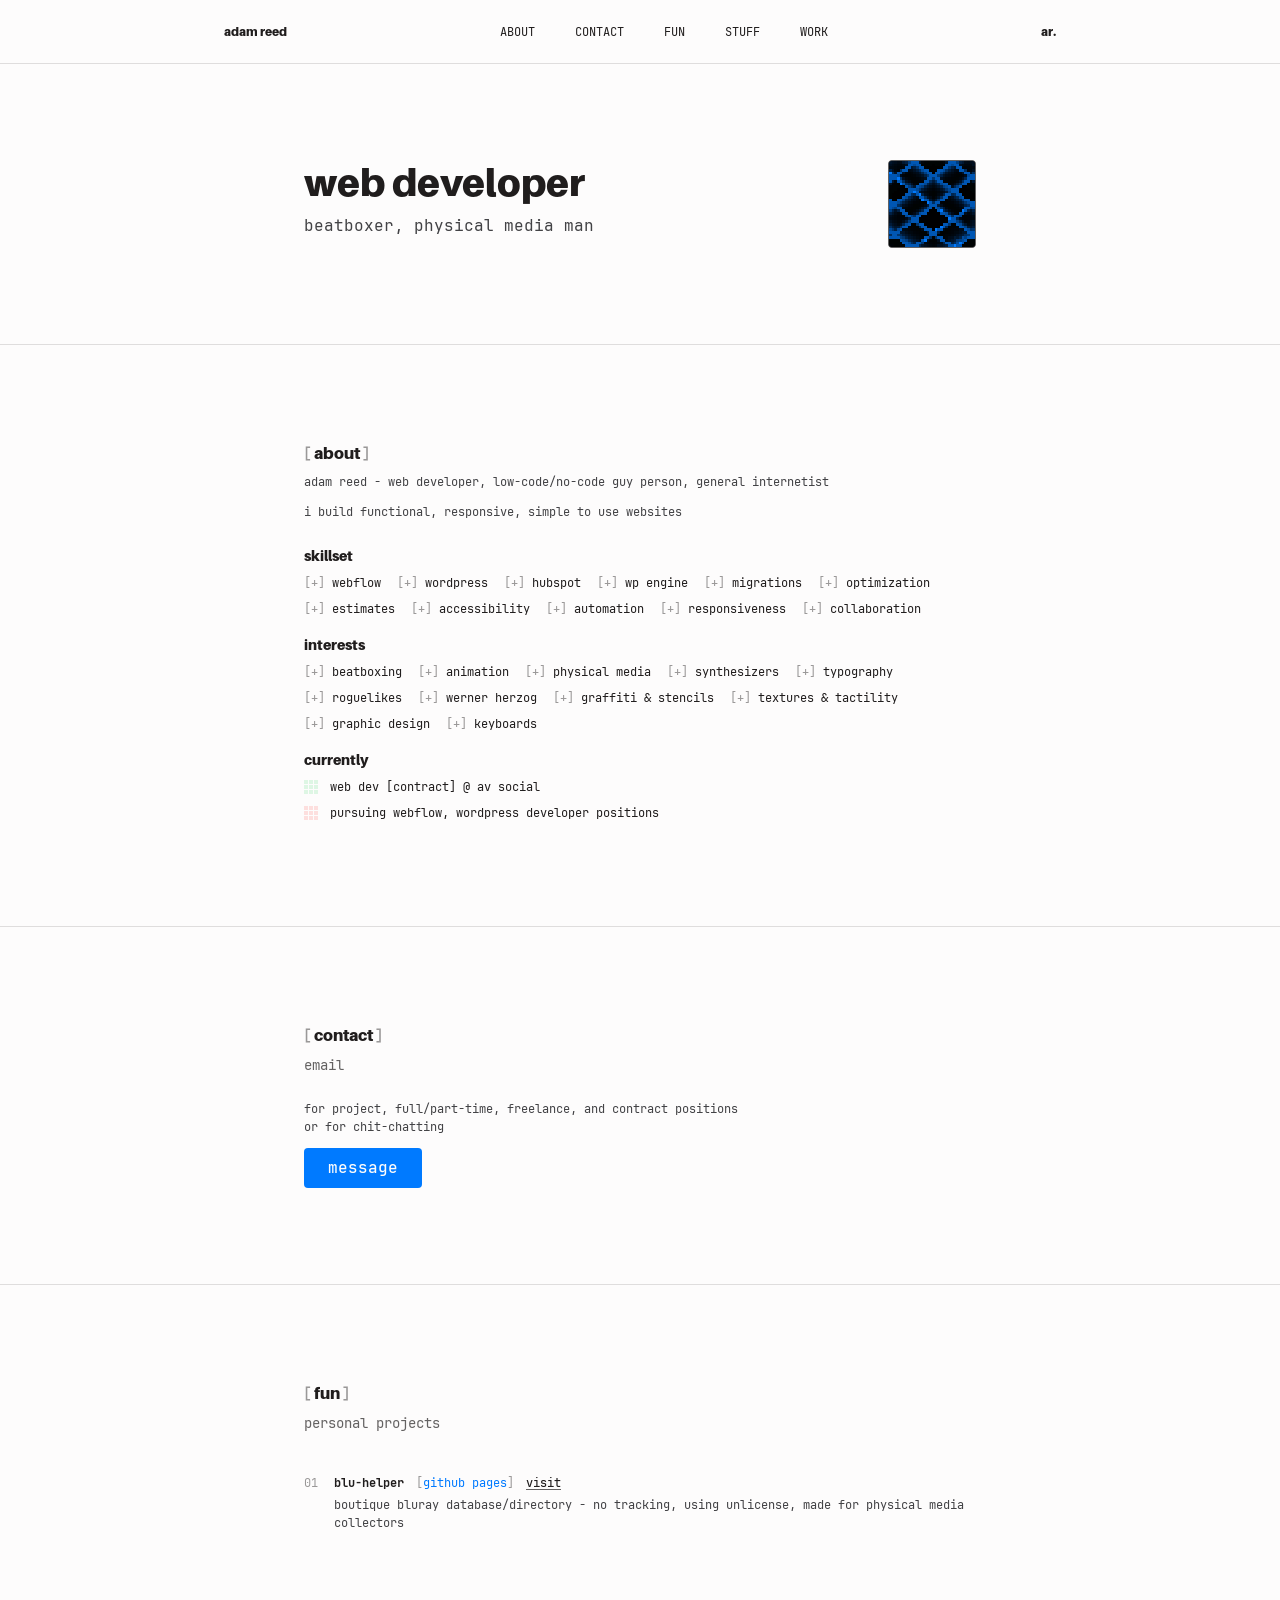
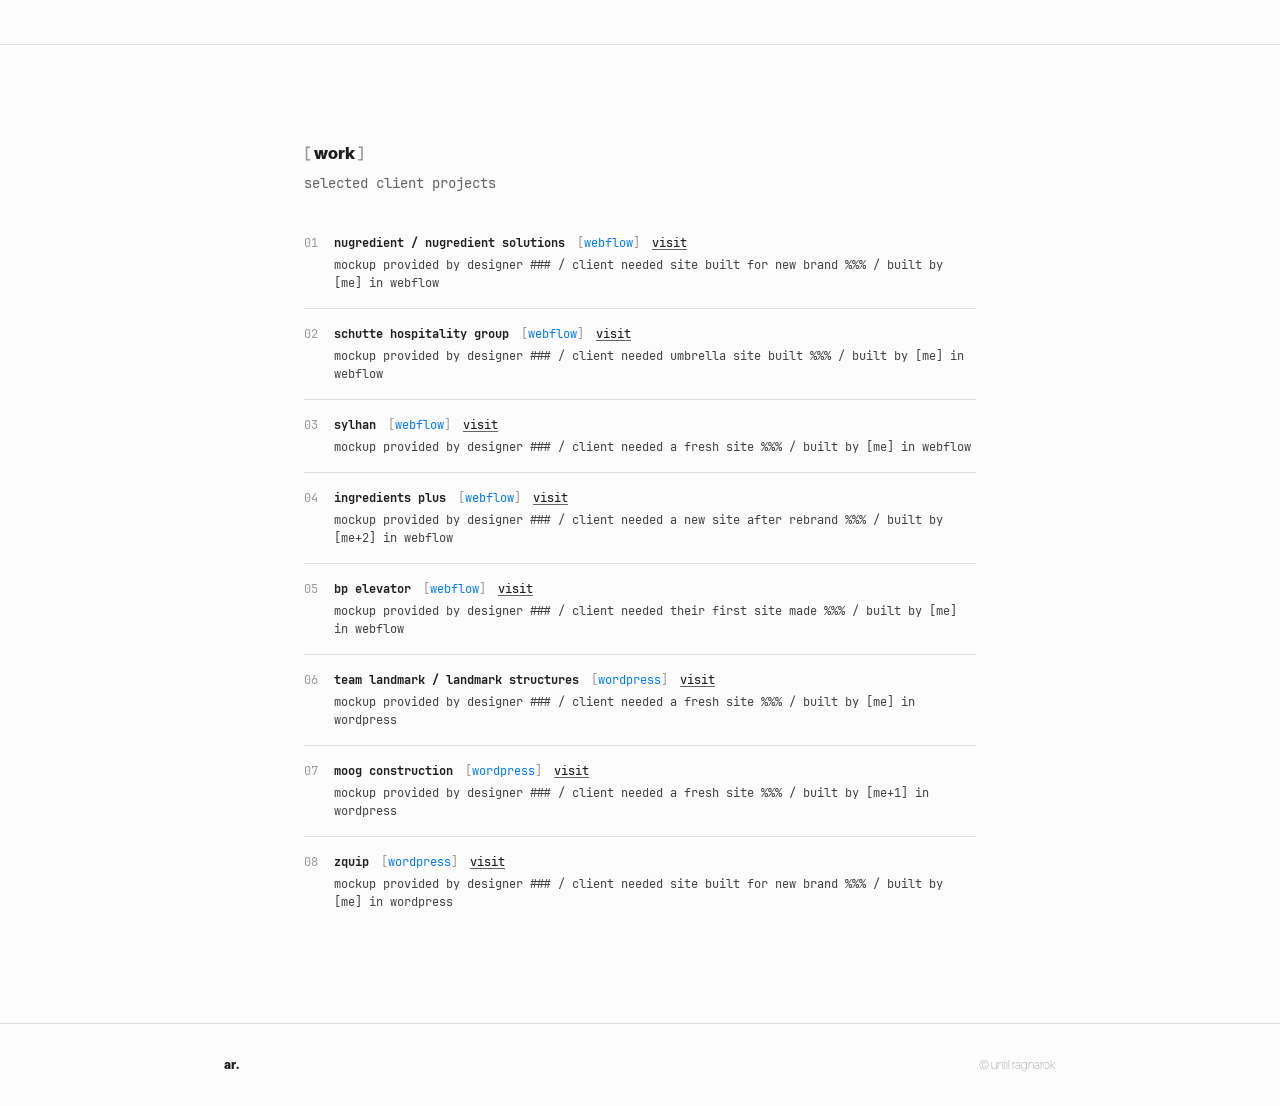
==== index.html @ 1512ed73 "Adding files via Upload Project files from Local" ====
<!doctype html>
<html lang="en">
<head>
  <meta charset="utf-8" />
  <meta name="viewport" content="width=device-width, initial-scale=1" />
  <title>Adam Reed | Web Developer</title>
  <meta name="description" content="Portfolio site for Adam Reed." />
  <meta property="og:title" content="Adam Reed | Web Developer" />
  <meta property="og:description" content="Portfolio site for Adam Reed." />
  <meta property="og:image" content="/assets/images/og-image.png" />
  <meta property="og:type" content="website" />
  <meta name="twitter:card" content="summary_large_image" />
  <link rel="shortcut icon" href="/assets/images/favicon.png" type="image/x-icon" />
  <link rel="apple-touch-icon" href="/assets/images/webclip.png" />
  <link rel="preload" href="/assets/fonts/Aileron-Black.otf" as="font" type="font/otf" crossorigin />
  <link rel="preload" href="/assets/fonts/Aileron-UltraLight.otf" as="font" type="font/otf" crossorigin />
  <link rel="stylesheet" href="/assets/css/tokens.css" />
  <link rel="stylesheet" href="/assets/css/base.css" />
  <link rel="stylesheet" href="/assets/css/components.css" />
  <script src="/assets/js/font-ready.js" defer></script>
  <script src="/assets/js/lissajous.js" defer></script>
  <script src="/assets/js/nav-toggle.js" defer></script>
  <noscript><style>body { opacity: 1; }</style></noscript>
</head>
<body>
<header class="navbar">
  <div class="navbar-inner">
    <a href="/" class="nav-brand">adam reed</a>
    <nav class="nav-links" id="nav-links" aria-label="Primary">
      <a href="/#about" class="nav-link">ABOUT</a>
      <a href="/#contact" class="nav-link">CONTACT</a>
      <a href="/#fun" class="nav-link">FUN</a>
      <a href="/stuff/" class="nav-link">STUFF</a>
      <a href="/#work" class="nav-link">WORK</a>
    </nav>
    <div class="nav-mark">ar.</div>
    <button class="nav-toggle" id="nav-toggle" type="button" aria-expanded="false" aria-controls="nav-links" aria-label="Toggle navigation">[menu]</button>
  </div>
  <div class="load-bar" aria-hidden="true"></div>
</header>

<main>
  <section class="section hero">
    <div class="prose">
      <div class="hero-flex">
        <div>
          <h1 class="hero-title">web developer</h1>
          <p class="hero-sub">beatboxer, physical media man</p>
        </div>
        <div class="pixel-frame">
          <canvas id="hero-lissajous"></canvas>
        </div>
      </div>
    </div>
  </section>

  <section class="section">
    <div class="prose">
      <h2 id="about" class="section-heading">about</h2>

      <p class="block">adam reed - web developer, low-code/no-code guy person, general internetist</p>
      <p class="block">i build functional, responsive, simple to use websites</p>

      <p class="subhead">skillset</p>
      <div class="tag-list">
        <span class="tag">webflow</span>
        <span class="tag">wordpress</span>
        <span class="tag">hubspot</span>
        <span class="tag">wp engine</span>
        <span class="tag">migrations</span>
        <span class="tag">optimization</span>
        <span class="tag">estimates</span>
        <span class="tag">accessibility</span>
        <span class="tag">automation</span>
        <span class="tag">responsiveness</span>
        <span class="tag">collaboration</span>
      </div>

      <p class="subhead">interests</p>
      <div class="tag-list">
        <span class="tag">beatboxing</span>
        <span class="tag">animation</span>
        <span class="tag">physical media</span>
        <span class="tag">synthesizers</span>
        <span class="tag">typography</span>
        <span class="tag">roguelikes</span>
        <span class="tag">werner herzog</span>
        <span class="tag">graffiti &amp; stencils</span>
        <span class="tag">textures &amp; tactility</span>
        <span class="tag">graphic design</span>
        <span class="tag">keyboards</span>
      </div>

      <p class="subhead">currently</p>
      <div class="status-row">
        <span class="status-pixel is-success" aria-hidden="true">
          <span></span><span></span><span></span>
          <span></span><span></span><span></span>
          <span></span><span></span><span></span>
        </span>
        <span>web dev [contract] @ av social</span>
      </div>
      <div class="status-row">
        <span class="status-pixel is-danger" aria-hidden="true">
          <span></span><span></span><span></span>
          <span></span><span></span><span></span>
          <span></span><span></span><span></span>
        </span>
        <span>pursuing webflow, wordpress developer positions</span>
      </div>
    </div>
  </section>

  <section class="section">
    <div class="prose">
      <h2 id="contact" class="section-heading">contact</h2>
      <p class="section-sub">email</p>
      <p class="block">
        for project, full/part-time, freelance, and contract positions<br />
        or for chit-chatting
      </p>
      <a href="mailto:adamreedb@gmail.com?subject=New_Quest" class="button-primary">message</a>
    </div>
  </section>

  <section class="section">
    <div class="prose">
        <h2 id="fun" class="section-heading">fun</h2>
        <p class="section-sub">personal projects</p>

        <div class="listing">
        <div class="listing-row">
          <span class="listing-index">01</span>
          <div class="listing-body">
            <div class="listing-head">
              <span class="listing-title">blu-helper</span>
              <span class="listing-tag">github pages</span>
              <a href="https://slimhagrid.github.io/blu-helper/" target="_blank" rel="noopener" class="text-link">visit</a>
            </div>
            <p class="listing-desc">boutique bluray database/directory - no tracking, using unlicense, made for physical media collectors</p>
          </div>
        </div>

    </div>
  </section>

  <section class="section">
    <div class="prose">
      <h2 id="work" class="section-heading">work</h2>
      <p class="section-sub">selected client projects</p>

      <div class="listing">
        <div class="listing-row">
          <span class="listing-index">01</span>
          <div class="listing-body">
            <div class="listing-head">
              <span class="listing-title">nugredient / nugredient solutions</span>
              <span class="listing-tag">webflow</span>
              <a href="https://www.nugredient.com/" target="_blank" rel="noopener" class="text-link">visit</a>
            </div>
            <p class="listing-desc">mockup provided by designer ### / client needed site built for new brand %%% / built by [me] in webflow</p>
          </div>
        </div>

        <div class="listing-row">
          <span class="listing-index">02</span>
          <div class="listing-body">
            <div class="listing-head">
              <span class="listing-title">schutte hospitality group</span>
              <span class="listing-tag">webflow</span>
              <a href="https://www.schuttehospitalitygroup.com/" target="_blank" rel="noopener" class="text-link">visit</a>
            </div>
            <p class="listing-desc">mockup provided by designer ### / client needed umbrella site built %%% / built by [me] in webflow</p>
          </div>
        </div>

        <div class="listing-row">
          <span class="listing-index">03</span>
          <div class="listing-body">
            <div class="listing-head">
              <span class="listing-title">sylhan</span>
              <span class="listing-tag">webflow</span>
              <a href="https://www.sylhan.com/" target="_blank" rel="noopener" class="text-link">visit</a>
            </div>
            <p class="listing-desc">mockup provided by designer ### / client needed a fresh site %%% / built by [me] in webflow</p>
          </div>
        </div>

        <div class="listing-row">
          <span class="listing-index">04</span>
          <div class="listing-body">
            <div class="listing-head">
              <span class="listing-title">ingredients plus</span>
              <span class="listing-tag">webflow</span>
              <a href="https://www.ingredientsplus.com/" target="_blank" rel="noopener" class="text-link">visit</a>
            </div>
            <p class="listing-desc">mockup provided by designer ### / client needed a new site after rebrand %%% / built by [me+2] in webflow</p>
          </div>
        </div>

        <div class="listing-row">
          <span class="listing-index">05</span>
          <div class="listing-body">
            <div class="listing-head">
              <span class="listing-title">bp elevator</span>
              <span class="listing-tag">webflow</span>
              <a href="https://www.bpelevator.com/" target="_blank" rel="noopener" class="text-link">visit</a>
            </div>
            <p class="listing-desc">mockup provided by designer ### / client needed their first site made %%% / built by [me] in webflow</p>
          </div>
        </div>

        <div class="listing-row">
          <span class="listing-index">06</span>
          <div class="listing-body">
            <div class="listing-head">
              <span class="listing-title">team landmark / landmark structures</span>
              <span class="listing-tag">wordpress</span>
              <a href="https://www.teamlandmark.com/" target="_blank" rel="noopener" class="text-link">visit</a>
            </div>
            <p class="listing-desc">mockup provided by designer ### / client needed a fresh site %%% / built by [me] in wordpress</p>
          </div>
        </div>

        <div class="listing-row">
          <span class="listing-index">07</span>
          <div class="listing-body">
            <div class="listing-head">
              <span class="listing-title">moog construction</span>
              <span class="listing-tag">wordpress</span>
              <a href="https://www.moogconstruction.com/" target="_blank" rel="noopener" class="text-link">visit</a>
            </div>
            <p class="listing-desc">mockup provided by designer ### / client needed a fresh site %%% / built by [me+1] in wordpress</p>
          </div>
        </div>

        <div class="listing-row">
          <span class="listing-index">08</span>
          <div class="listing-body">
            <div class="listing-head">
              <span class="listing-title">zquip</span>
              <span class="listing-tag">wordpress</span>
              <a href="https://zquip.tech/" target="_blank" rel="noopener" class="text-link">visit</a>
            </div>
            <p class="listing-desc">mockup provided by designer ### / client needed site built for new brand %%% / built by [me] in wordpress</p>
          </div>
        </div>
      </div>
    </div>
  </section>

<footer class="site-footer">
  <div class="footer-inner">
    <span class="footer-mark">ar.</span>
    <span class="footer-copyright">&copy; until ragnarok</span>
  </div>
</footer>
</main>

<script>
document.addEventListener('DOMContentLoaded', function () {
  lissajous('hero-lissajous', {
    a: 66, b: 48, steps: 9500,
    colors: ['#007aff', '#0056b3'],
    tailAt: 0.55, fade: 0.15, margin: 0, speed: 0.015, px: 32,
    breathing: { rate: 0.02, depth: 0.85 }
  });
});
</script>
</body>
</html>
---- assets/css/tokens.css ----
:root {
  /* Typography */
  --font-mono: 'JetBrains Mono', 'IBM Plex Mono', ui-monospace, SFMono-Regular, Menlo, Monaco, Consolas, 'Liberation Mono', 'Courier New', monospace;
  --font-display: 'Aileron', var(--font-mono);

  --text-display: 38px;
  --text-heading: 16px;
  --text-body: 16px;
  --text-button: 16px;
  --text-med: 14px;
  --text-caption: 14px;
  --text-small: 12px;

  /* Surface & ink — warm cream canvas, near-black ink */
  --canvas: #fdfcfc;
  --ink: #201d1d;
  --ink-deep: #0f0000;
  --surface-soft: #f8f7f7;
  --surface-card: #f1eeee;
  --surface-dark: #201d1d;
  --surface-dark-elevated: #302c2c;
  --hairline: rgba(15, 0, 0, 0.12);
  --hairline-strong: #646262;

  /* Text */
  --charcoal: #302c2c;
  --body: #424245;
  --mute: #646262;
  --stone: #6e6e73;
  --ash: #9a9898;
  --on-dark: #fdfcfc;

  /* Semantic accents — used sparingly: active nav, primary CTA, status pixels */
  --accent: #007aff;
  --accent-hover: #0056b3;
  --accent-active: #004085;
  --accent-soft: rgba(0, 122, 255, 0.12);
  --danger: #ff3b30;
  --danger-hover: #d70015;
  --danger-active: #a50011;
  --warning: #ff9f0a;
  --success: #30d158;

  /* Spacing */
  --space-xxs: 1px;
  --space-xs: 4px;
  --space-sm: 8px;
  --space-md: 12px;
  --space-lg: 16px;
  --space-xl: 24px;
  --space-xxl: 32px;
  --space-section: 96px;
  --space-section-tablet: 64px;
  --space-section-mobile: 48px;

  /* Shape */
  --radius-sm: 4px;
  --radius-none: 0px;
  --radius-full: 9999px;

  /* Layout */
  --content-max: 720px;
  --content-wide: 880px;
  --navbar-height: 64px;
}
---- assets/css/base.css ----
@font-face {
  font-family: 'JetBrains Mono';
  font-style: normal;
  font-weight: 400;
  font-display: swap;
  src: url('/assets/fonts/jetbrains-mono-400.woff2') format('woff2');
}

@font-face {
  font-family: 'JetBrains Mono';
  font-style: normal;
  font-weight: 500;
  font-display: swap;
  src: url('/assets/fonts/jetbrains-mono-500.woff2') format('woff2');
}

@font-face {
  font-family: 'JetBrains Mono';
  font-style: normal;
  font-weight: 700;
  font-display: swap;
  src: url('/assets/fonts/jetbrains-mono-700.woff2') format('woff2');
}

@font-face {
  font-family: 'Aileron';
  font-style: normal;
  font-weight: 900;
  font-display: swap;
  src: url('/assets/fonts/Aileron-Black.otf') format('opentype');
}

@font-face {
  font-family: 'Aileron';
  font-style: normal;
  font-weight: 200;
  font-display: swap;
  src: url('/assets/fonts/Aileron-UltraLight.otf') format('opentype');
}

*,
*::before,
*::after {
  box-sizing: border-box;
}

html {
  background: var(--canvas);
  -webkit-text-size-adjust: 100%;
  scroll-behavior: smooth;
}

body {
  margin: 0;
  padding-top: var(--navbar-height);
  background: var(--canvas);
  color: var(--ink);
  font-family: var(--font-mono);
  font-size: 12px;
  font-weight: 200;
  line-height: 1.5;
  -webkit-font-smoothing: antialiased;
}

/* Fade the content in once fonts are ready — applied to main/footer rather than
   body so a transform here never becomes a containing block for the fixed navbar. */
main,
.site-footer {
  opacity: 0;
  transform: translateY(6px);
  transition: opacity 0.25s cubic-bezier(0.16, 1, 0.3, 1), transform 0.25s cubic-bezier(0.16, 1, 0.3, 1);
}

html.fonts-loaded main,
html.fonts-loaded .site-footer {
  opacity: 1;
  transform: translateY(0);
}

.navbar {
  opacity: 0;
  transition: opacity 0.35s cubic-bezier(0.16, 1, 0.3, 1);
}

html.fonts-loaded .navbar {
  opacity: 1;
}

/* Loading bar along the bottom edge of the navbar */

.load-bar {
  position: absolute;
  left: 0;
  bottom: -1px;
  height: 2px;
  width: 0%;
  background: var(--accent);
  transition: width 0.3s ease, opacity 0.3s ease;
}

html.is-loading .load-bar {
  width: 65%;
}

html.fonts-loaded .load-bar {
  width: 100%;
  opacity: 0;
  transition: width 0.2s ease, opacity 0.3s ease 0.15s;
}

h1, h2, h3, h4, p, ul, ol {
  margin: 0;
}

ul, ol {
  padding: 0;
  list-style: none;
}

a {
  color: inherit;
  text-decoration: none;
}

img {
  display: block;
  max-width: 100%;
}

button {
  font-family: inherit;
}
---- assets/css/components.css ----
/* Layout shell */

.container {
  max-width: var(--content-wide);
  margin: 0 auto;
  padding: 0 var(--space-xl);
}

.prose {
  max-width: var(--content-max);
  margin: 0 auto;
  padding: 0 var(--space-xl);
}

.section {
  padding: var(--space-section) 0;
  border-top: 1px solid var(--hairline);
}

.section:first-of-type {
  border-top: none;
}

.section-heading {
  font-family: var(--font-display);
  font-size: var(--text-heading);
  font-weight: 900;
  margin-bottom: var(--space-sm);
  scroll-margin-top: calc(var(--navbar-height) + var(--space-lg));
}

.section-heading::before {
  content: '[ ';
  color: var(--ash);
}

.section-heading::after {
  content: ' ]';
  color: var(--ash);
}

.section-sub {
  font-size: var(--text-caption);
  color: var(--mute);
  margin-bottom: var(--space-xl);
}

.subhead {
  font-size: var(--text-med);
  font-weight: 700;
  margin-bottom: var(--space-sm);
  font-family: var(--font-display);
}

.subhead + .subhead,
.block + .subhead {
  margin-top: var(--space-xl);
}

.block {
  color: var(--body);
  margin-bottom: var(--space-md);
}

/* Navbar */

.navbar {
  position: fixed;
  top: 0;
  left: 0;
  right: 0;
  z-index: 100;
  height: var(--navbar-height);
  background: var(--canvas);
  border-bottom: 1px solid var(--hairline);
}

.navbar-inner {
  max-width: var(--content-wide);
  height: 100%;
  margin: 0 auto;
  padding: 0 var(--space-xl);
  display: flex;
  align-items: center;
  justify-content: space-between;
  gap: var(--space-lg);
}

.nav-brand {
  font-weight: 900;
  flex-shrink: 0;
  font-family: var(--font-display);
}

.nav-links {
  display: flex;
  gap: var(--space-xl);
  overflow-x: auto;
  scrollbar-width: none;
}

.nav-links::-webkit-scrollbar {
  display: none;
}

.nav-link {
  font-weight: 200;
  color: var(--ink);
  white-space: nowrap;
  padding: var(--space-xs) var(--space-sm);
  border-radius: var(--radius-sm);
}

.nav-link.is-active {
  color: var(--accent);
  background: var(--accent-soft);
}

.nav-mark {
  font-weight: 700;
  color: var(--ink);
  flex-shrink: 0;
  font-family: var(--font-display);
}

.nav-toggle {
  display: none;
  flex-shrink: 0;
  font-size: var(--text-small);
  font-weight: 500;
  color: var(--ink);
  background: none;
  border: none;
  padding: var(--space-xs) var(--space-sm);
  cursor: pointer;
}

@media (max-width: 700px) {
  .nav-mark {
    display: none;
  }

  .nav-toggle {
    display: inline-flex;
  }

  .nav-links {
    position: absolute;
    top: 100%;
    left: 0;
    right: 0;
    flex-direction: column;
    align-items: stretch;
    gap: 0;
    max-height: 0;
    overflow: hidden;
    background: var(--canvas);
    border-bottom: 1px solid var(--hairline);
    transition: max-height 0.2s ease;
  }

  .nav-links.is-open {
    max-height: 320px;
  }

  .nav-link {
    padding: var(--space-md) var(--space-xl);
    border-radius: var(--radius-none);
  }
}

/* Footer */

.site-footer {
  border-top: 1px solid var(--hairline);
}

.footer-inner {
  max-width: var(--content-wide);
  margin: 0 auto;
  padding: var(--space-xxl) var(--space-xl);
  display: flex;
  align-items: center;
  justify-content: space-between;
  gap: var(--space-lg);
  font-size: var(--text-small);
  color: var(--mute);
}

.footer-mark {
  font-weight: 700;
  color: var(--ink);
  font-family: var(--font-display);
}

.footer-copyright {
  font-family: var(--font-display);
  font-weight: 200;
}

/* Hero */

.hero {
  padding-top: var(--space-section);
  padding-bottom: var(--space-section);
}

.hero-image {
  margin-bottom: var(--space-lg);
  max-width: 320px;
}

.hero-title {
  font-family: var(--font-display);
  font-size: var(--text-display);
  font-weight: 900;
  line-height: 1.2;
  margin-bottom: var(--space-sm);
}

.hero-sub {
  font-size: var(--text-heading);
  font-weight: 400;
  color: var(--body);
}

.hero-sub + .hero-sub {
  margin-top: var(--space-xs);
}

.hero-flex {
  display: flex;
  align-items: flex-start;
  justify-content: space-between;
  gap: var(--space-xl);
  flex-wrap: wrap;
}

/* Pixel frame — small bordered "screen" for the Lissajous canvas pieces.
   The only place on the site a dark surface appears, used sparingly. */

.pixel-frame {
  flex-shrink: 0;
  width: 88px;
  height: 88px;
  border: 1px solid var(--hairline-strong);
  border-radius: var(--radius-sm);
  overflow: hidden;
  background: #000;
}

.pixel-frame canvas {
  display: block;
  width: 100%;
  height: 100%;
  image-rendering: pixelated;
}

/* Zoetrope — drag the wheel to step through the bird-flight frames */

.zoetrope {
  display: flex;
  align-items: center;
  gap: var(--space-xxl);
  flex-wrap: wrap;
}

.zoetrope-viewport {
  flex-shrink: 0;
  width: 120px;
  height: 120px;
  border: 1px solid var(--hairline-strong);
  border-radius: var(--radius-full);
  overflow: hidden;
  background: var(--surface-soft);
}

.zoetrope-viewport img {
  width: 100%;
  height: 100%;
  object-fit: cover;
}

.zoetrope-wheel-outer {
  position: relative;
  width: 200px;
  height: 200px;
  flex-shrink: 0;
}

.zoetrope-wheel {
  position: absolute;
  inset: 0;
  border-radius: var(--radius-full);
  border: 1px dashed var(--hairline-strong);
  cursor: grab;
  touch-action: none;
  user-select: none;
}

.zoetrope-wheel:focus-visible {
  outline: 2px solid var(--accent);
  outline-offset: 2px;
}

.zoetrope-wheel.is-dragging {
  cursor: grabbing;
}

.zoetrope-thumb {
  position: absolute;
  top: 50%;
  left: 50%;
  width: 40px;
  height: 40px;
  margin: -20px;
  border-radius: var(--radius-full);
  object-fit: cover;
  border: 1px solid var(--hairline-strong);
  background: var(--surface-soft);
  pointer-events: none;
}

/* Tag list (skills / interests) — ASCII bracket markers as bullets */

.tag-list {
  display: flex;
  flex-wrap: wrap;
  gap: var(--space-sm) var(--space-lg);
  margin-bottom: var(--space-lg);
}

.tag::before {
  content: '[+] ';
  color: var(--ash);
}

/* Status rows ("currently" — the system's sparing use of semantic color) */

.status-row {
  display: flex;
  align-items: center;
  gap: var(--space-md);
  margin-bottom: var(--space-sm);
}

.status-pixel {
  display: inline-grid;
  grid-template-columns: repeat(3, 4px);
  grid-template-rows: repeat(3, 4px);
  gap: 1px;
  flex-shrink: 0;
}

.status-pixel.is-success { color: var(--success); }
.status-pixel.is-danger { color: var(--danger); }

.status-pixel span {
  background: currentColor;
  opacity: 0.15;
  animation: pixel-flicker 1.8s steps(1) infinite;
}

.status-pixel span:nth-child(1) { animation-delay: 0s; animation-duration: 1.6s; }
.status-pixel span:nth-child(2) { animation-delay: 0.37s; animation-duration: 2.1s; }
.status-pixel span:nth-child(3) { animation-delay: 0.81s; animation-duration: 1.4s; }
.status-pixel span:nth-child(4) { animation-delay: 1.1s; animation-duration: 1.9s; }
.status-pixel span:nth-child(5) { animation-delay: 0.22s; animation-duration: 1.3s; }
.status-pixel span:nth-child(6) { animation-delay: 1.42s; animation-duration: 2.3s; }
.status-pixel span:nth-child(7) { animation-delay: 0.65s; animation-duration: 1.7s; }
.status-pixel span:nth-child(8) { animation-delay: 0.05s; animation-duration: 2.0s; }
.status-pixel span:nth-child(9) { animation-delay: 1.65s; animation-duration: 1.5s; }

@keyframes pixel-flicker {
  0%, 40% { opacity: 0.15; }
  45%, 55% { opacity: 1; }
  60%, 100% { opacity: 0.15; }
}

@media (prefers-reduced-motion: reduce) {
  .status-pixel span {
    animation: none;
    opacity: 0.7;
  }
}

/* Buttons — reserved for the single primary call-to-action per page */

.button-primary {
  display: inline-flex;
  align-items: center;
  justify-content: center;
  font-size: var(--text-button);
  font-weight: 500;
  line-height: 2;
  padding: var(--space-xs) var(--space-xl);
  border-radius: var(--radius-sm);
  background: var(--accent);
  color: var(--canvas);
}

.button-primary:hover {
  background: var(--accent-hover);
}

.button-primary:active {
  background: var(--accent-active);
}

/* Plain inline text link — used for everything else (work, movies, resources) */

.text-link {
  font-weight: 500;
  text-decoration: underline;
  text-decoration-color: var(--hairline-strong);
  text-underline-offset: 2px;
}

/* Listing — the one shared row pattern for work / movies / resources */

.listing {
  display: flex;
  flex-direction: column;
}

.listing-row {
  display: flex;
  gap: var(--space-lg);
  padding: var(--space-lg) 0;
  border-bottom: 1px solid var(--hairline);
}

.listing:last-child .listing-row:last-child,
.listing-row:last-child {
  border-bottom: none;
}

.listing-index {
  flex-shrink: 0;
  width: 2ch;
  color: var(--ash);
}

.listing-body {
  flex: 1;
  min-width: 0;
}

.listing-head {
  display: flex;
  flex-wrap: wrap;
  align-items: baseline;
  gap: var(--space-md);
  margin-bottom: var(--space-xs);
}

.listing-title {
  font-weight: 700;
}

.listing-tag {
  color: var(--accent);
  font-size: var(--text-small);
}

.listing-tag::before {
  content: '[';
  color: var(--ash);
}

.listing-tag::after {
  content: ']';
  color: var(--ash);
}

.listing-desc {
  color: var(--body);
}

/* Movie detail pages */

.movie-body p + p {
  margin-top: var(--space-lg);
}

/* Responsive */

@media (max-width: 850px) {
  .section {
    padding: var(--space-section-tablet) 0;
  }
}

@media (max-width: 640px) {
  .section {
    padding: var(--space-section-mobile) 0;
  }

  .hero-title {
    font-size: 28px;
  }

  .nav-links {
    gap: var(--space-md);
  }

  .listing-row {
    gap: var(--space-sm);
  }
}
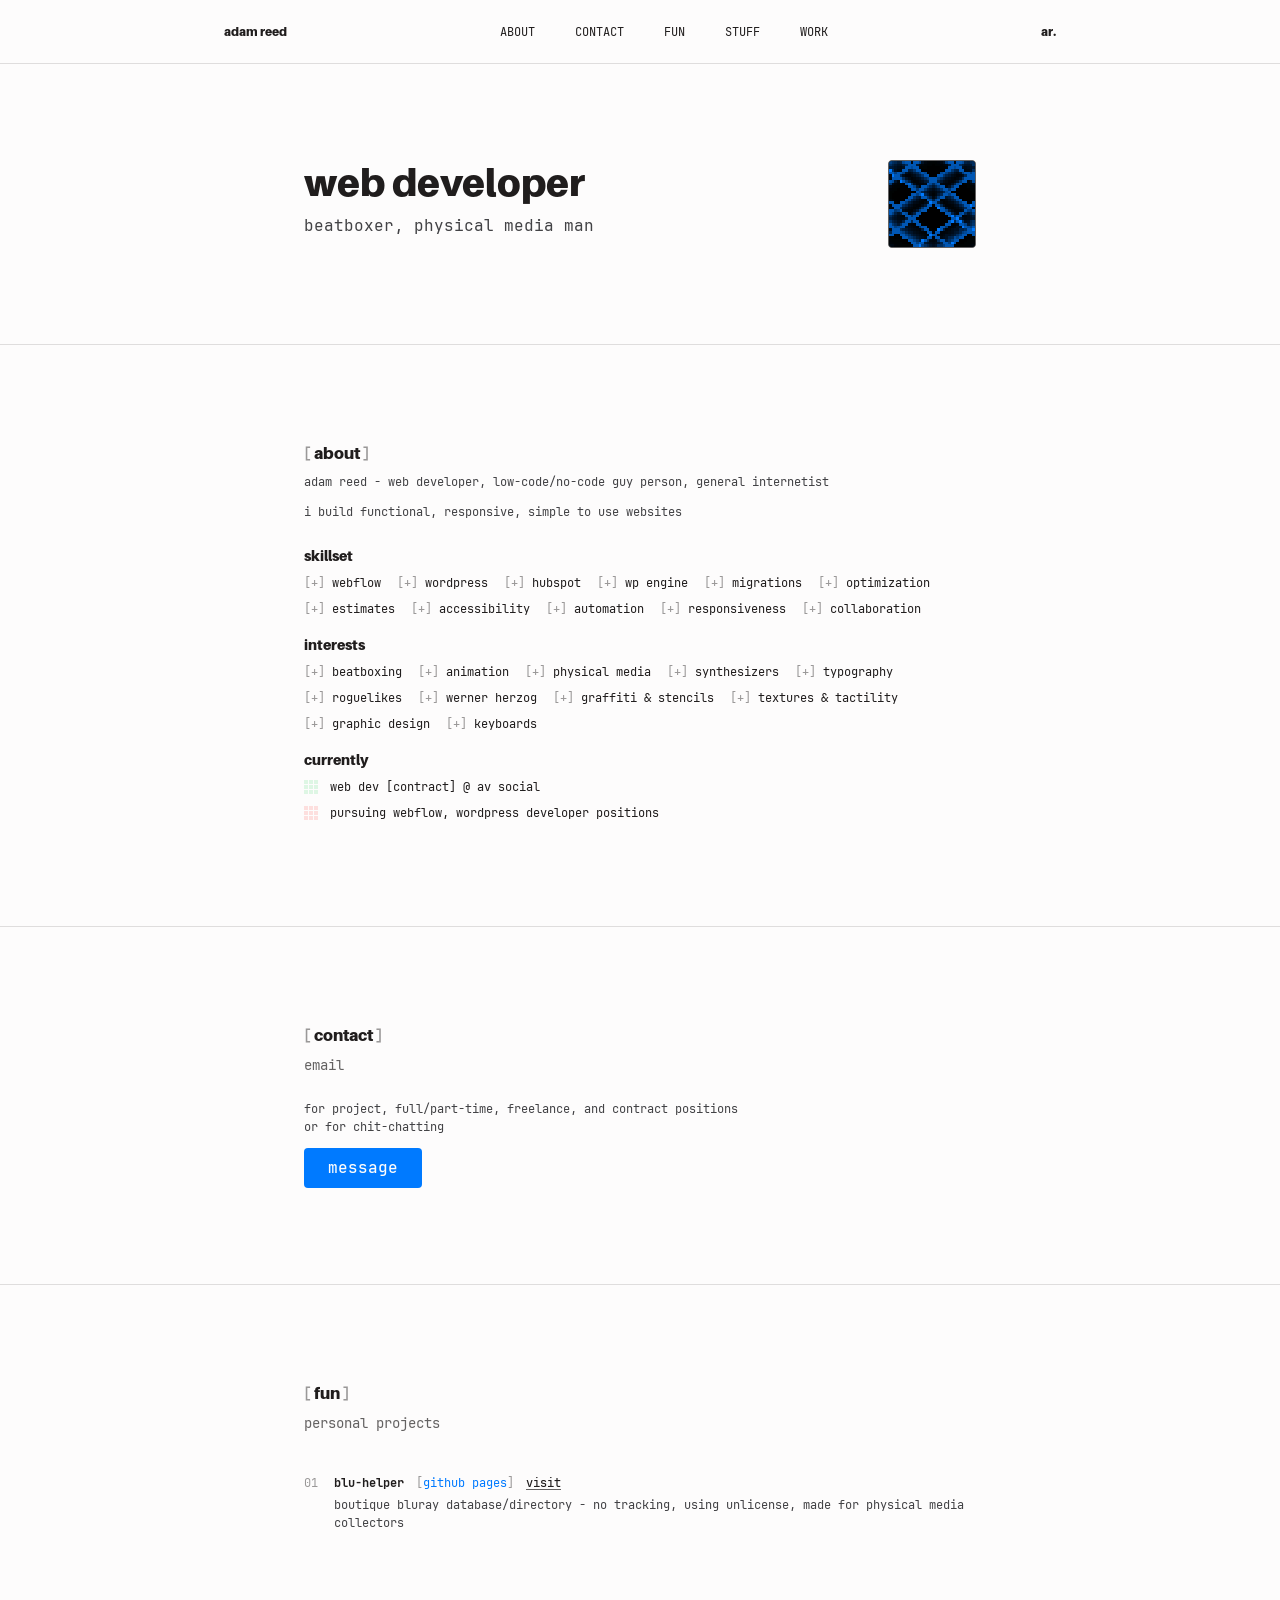
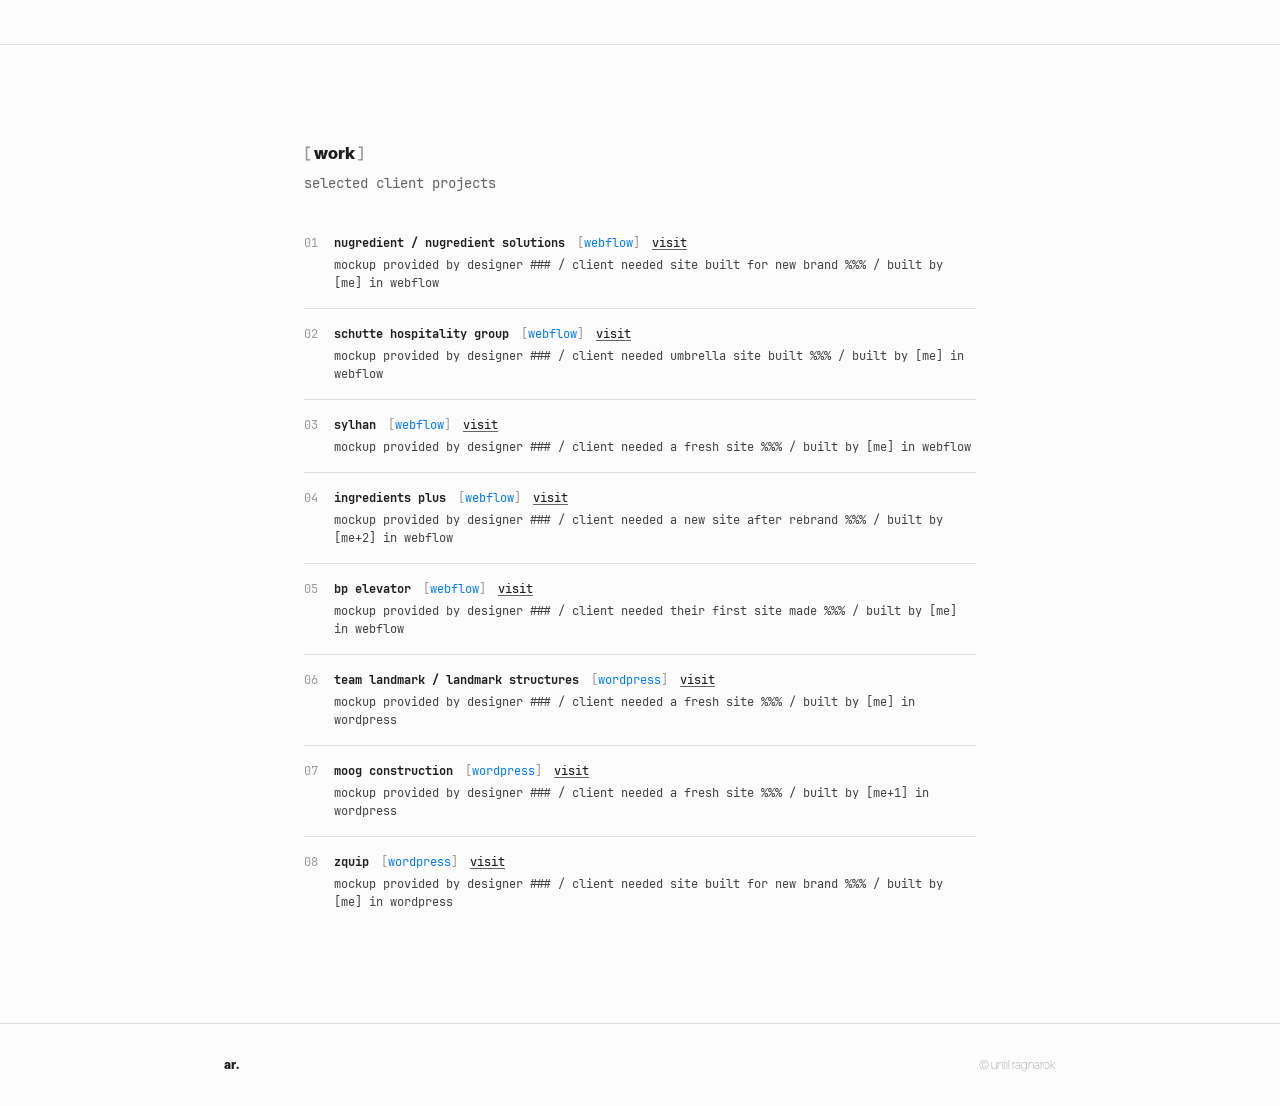
==== commit fabfc42d: "adjusting files for security headers" ====
--- a/index.html
+++ b/index.html
@@ -17,10 +17,11 @@
   <link rel="stylesheet" href="/assets/css/tokens.css" />
   <link rel="stylesheet" href="/assets/css/base.css" />
   <link rel="stylesheet" href="/assets/css/components.css" />
+  <link rel="stylesheet" href="/assets/css/quick-body.css"/>
   <script src="/assets/js/font-ready.js" defer></script>
   <script src="/assets/js/lissajous.js" defer></script>
   <script src="/assets/js/nav-toggle.js" defer></script>
-  <noscript><style>body { opacity: 1; }</style></noscript>
+  <script src="/assets/js/homepage-lissajous.js" defer></script>
 </head>
 <body>
 <header class="navbar">
@@ -257,15 +258,5 @@
 </footer>
 </main>
 
-<script>
-document.addEventListener('DOMContentLoaded', function () {
-  lissajous('hero-lissajous', {
-    a: 66, b: 48, steps: 9500,
-    colors: ['#007aff', '#0056b3'],
-    tailAt: 0.55, fade: 0.15, margin: 0, speed: 0.015, px: 32,
-    breathing: { rate: 0.02, depth: 0.85 }
-  });
-});
-</script>
 </body>
 </html>
--- a/assets/css/quick-body.css
+++ b/assets/css/quick-body.css
@@ -0,0 +1 @@
+body { opacity: 1; }
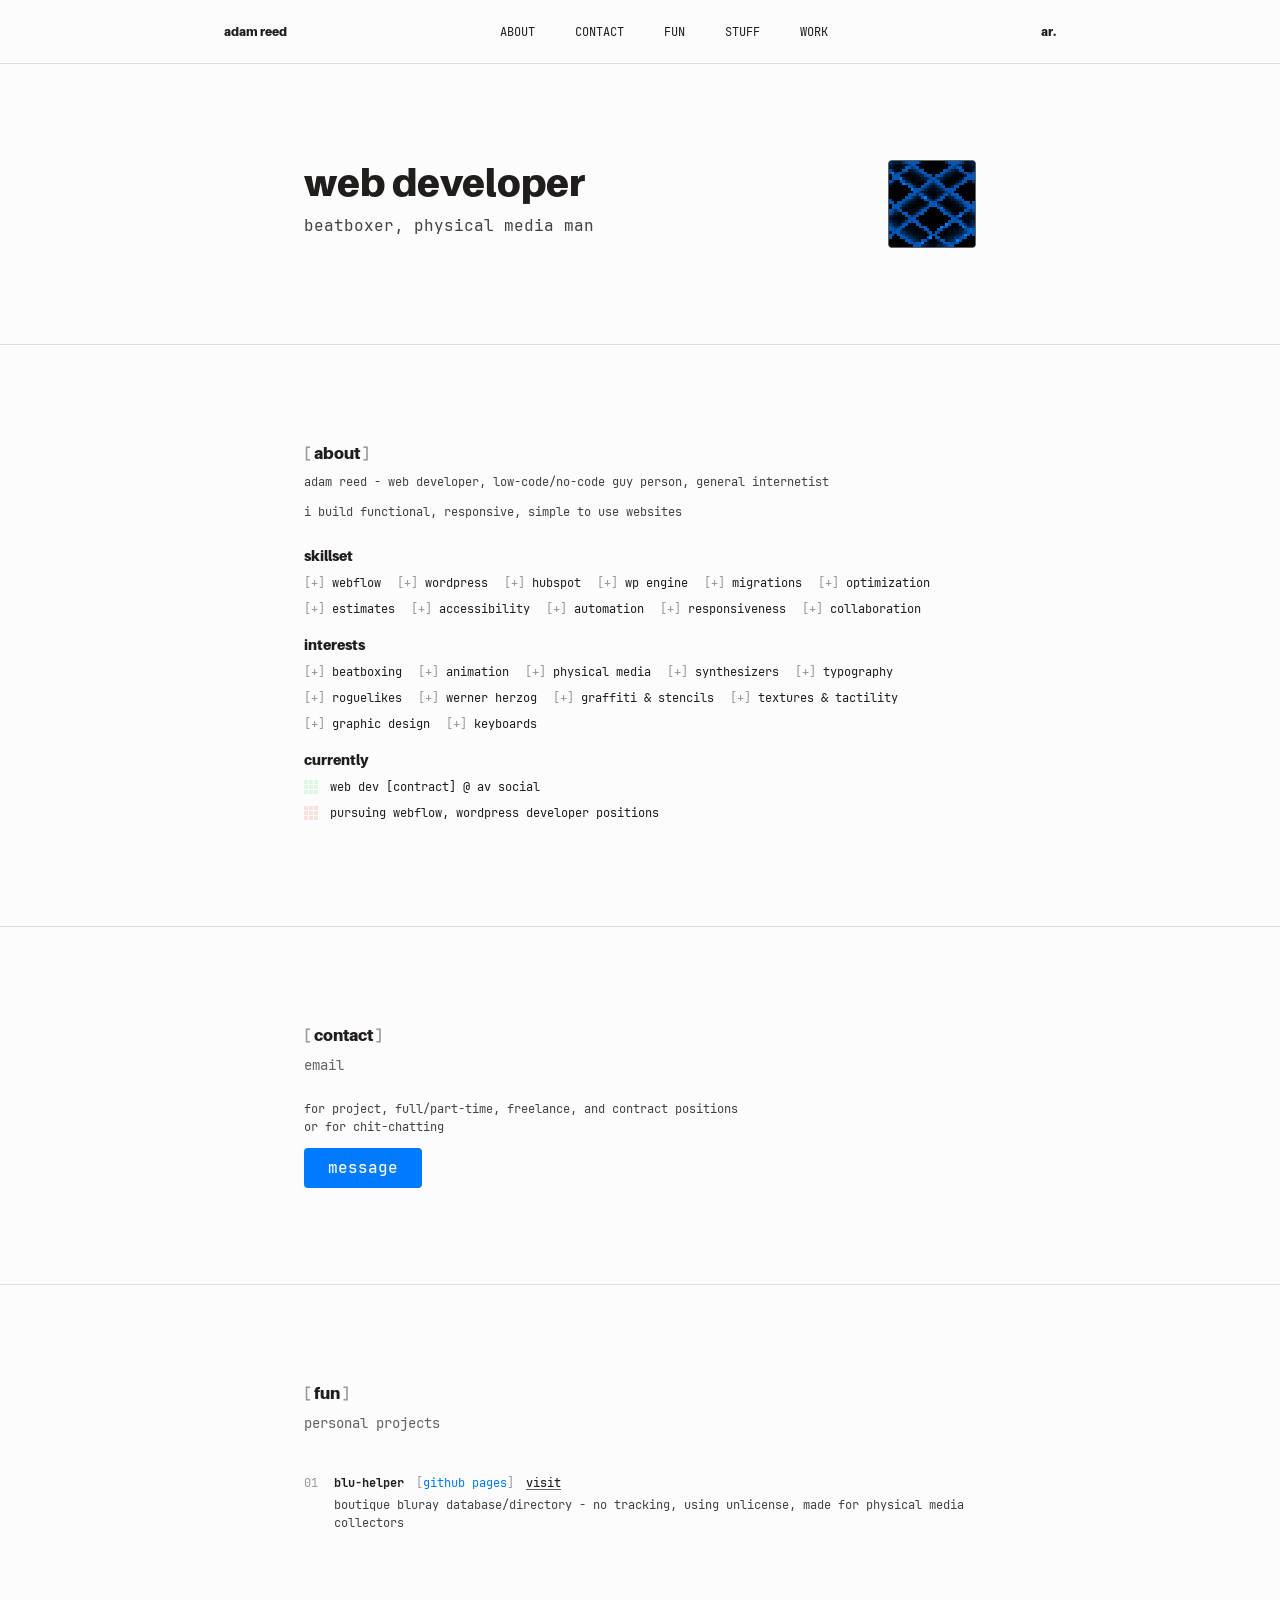
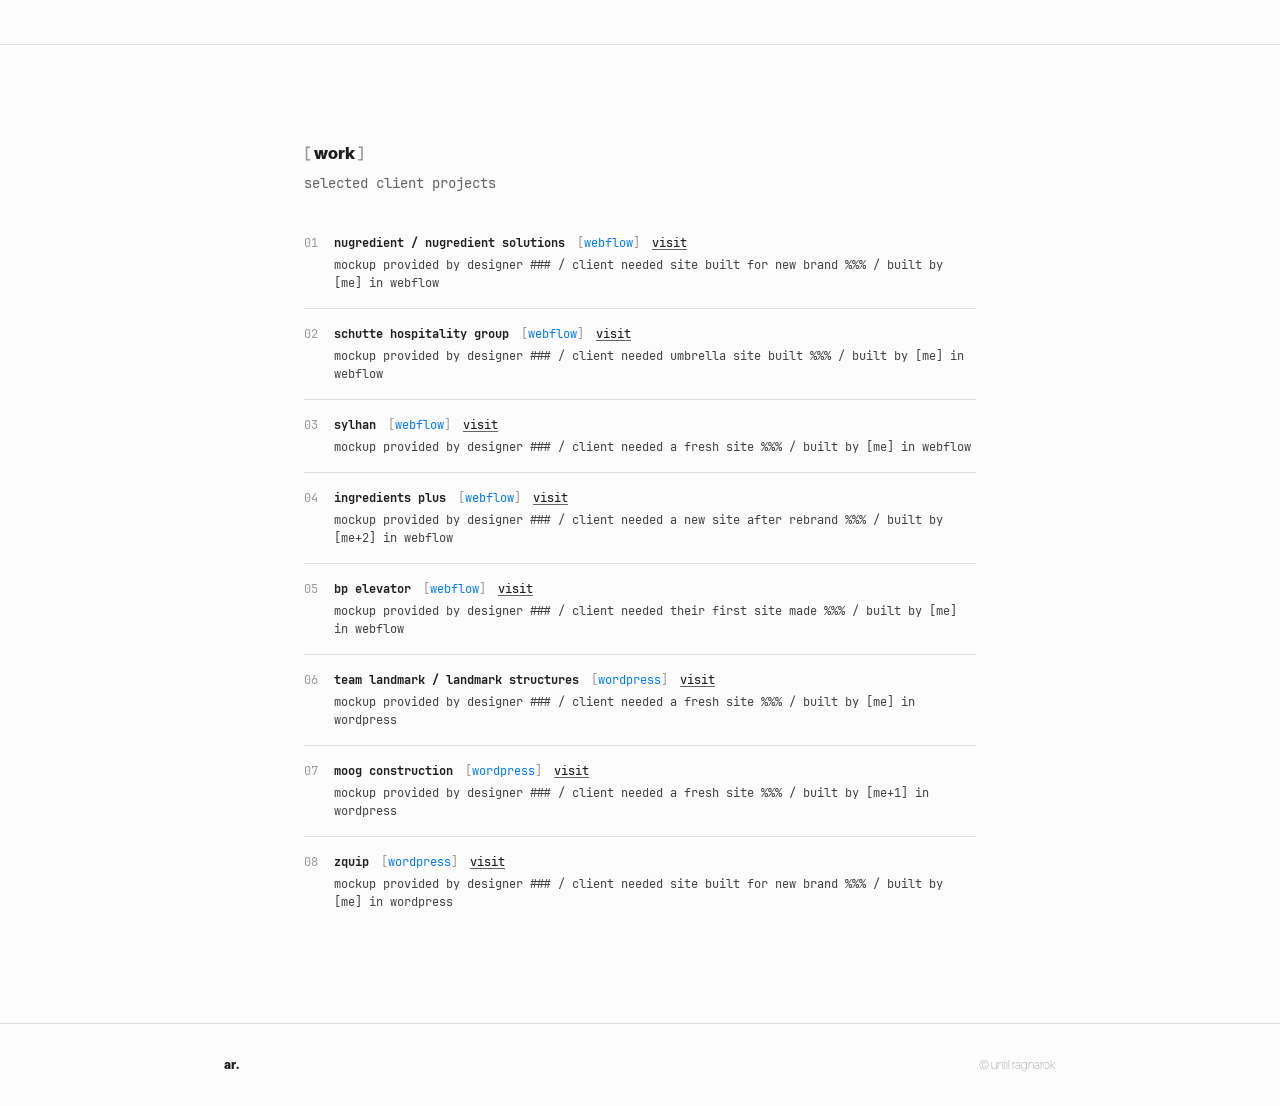
==== commit e973ffec: "getting footer outside of main" ====
--- a/index.html
+++ b/index.html
@@ -22,6 +22,7 @@
   <script src="/assets/js/lissajous.js" defer></script>
   <script src="/assets/js/nav-toggle.js" defer></script>
   <script src="/assets/js/homepage-lissajous.js" defer></script>
+  <!-- Cloudflare Web Analytics --><script defer src='https://static.cloudflareinsights.com/beacon.min.js' data-cf-beacon='{"token": "4d35650fc0f64f438b7006d26434d3d0"}'></script><!-- End Cloudflare Web Analytics -->
 </head>
 <body>
 <header class="navbar">
@@ -249,14 +250,13 @@
       </div>
     </div>
   </section>
-
+</main>
 <footer class="site-footer">
   <div class="footer-inner">
     <span class="footer-mark">ar.</span>
     <span class="footer-copyright">&copy; until ragnarok</span>
   </div>
 </footer>
-</main>
 
 </body>
 </html>
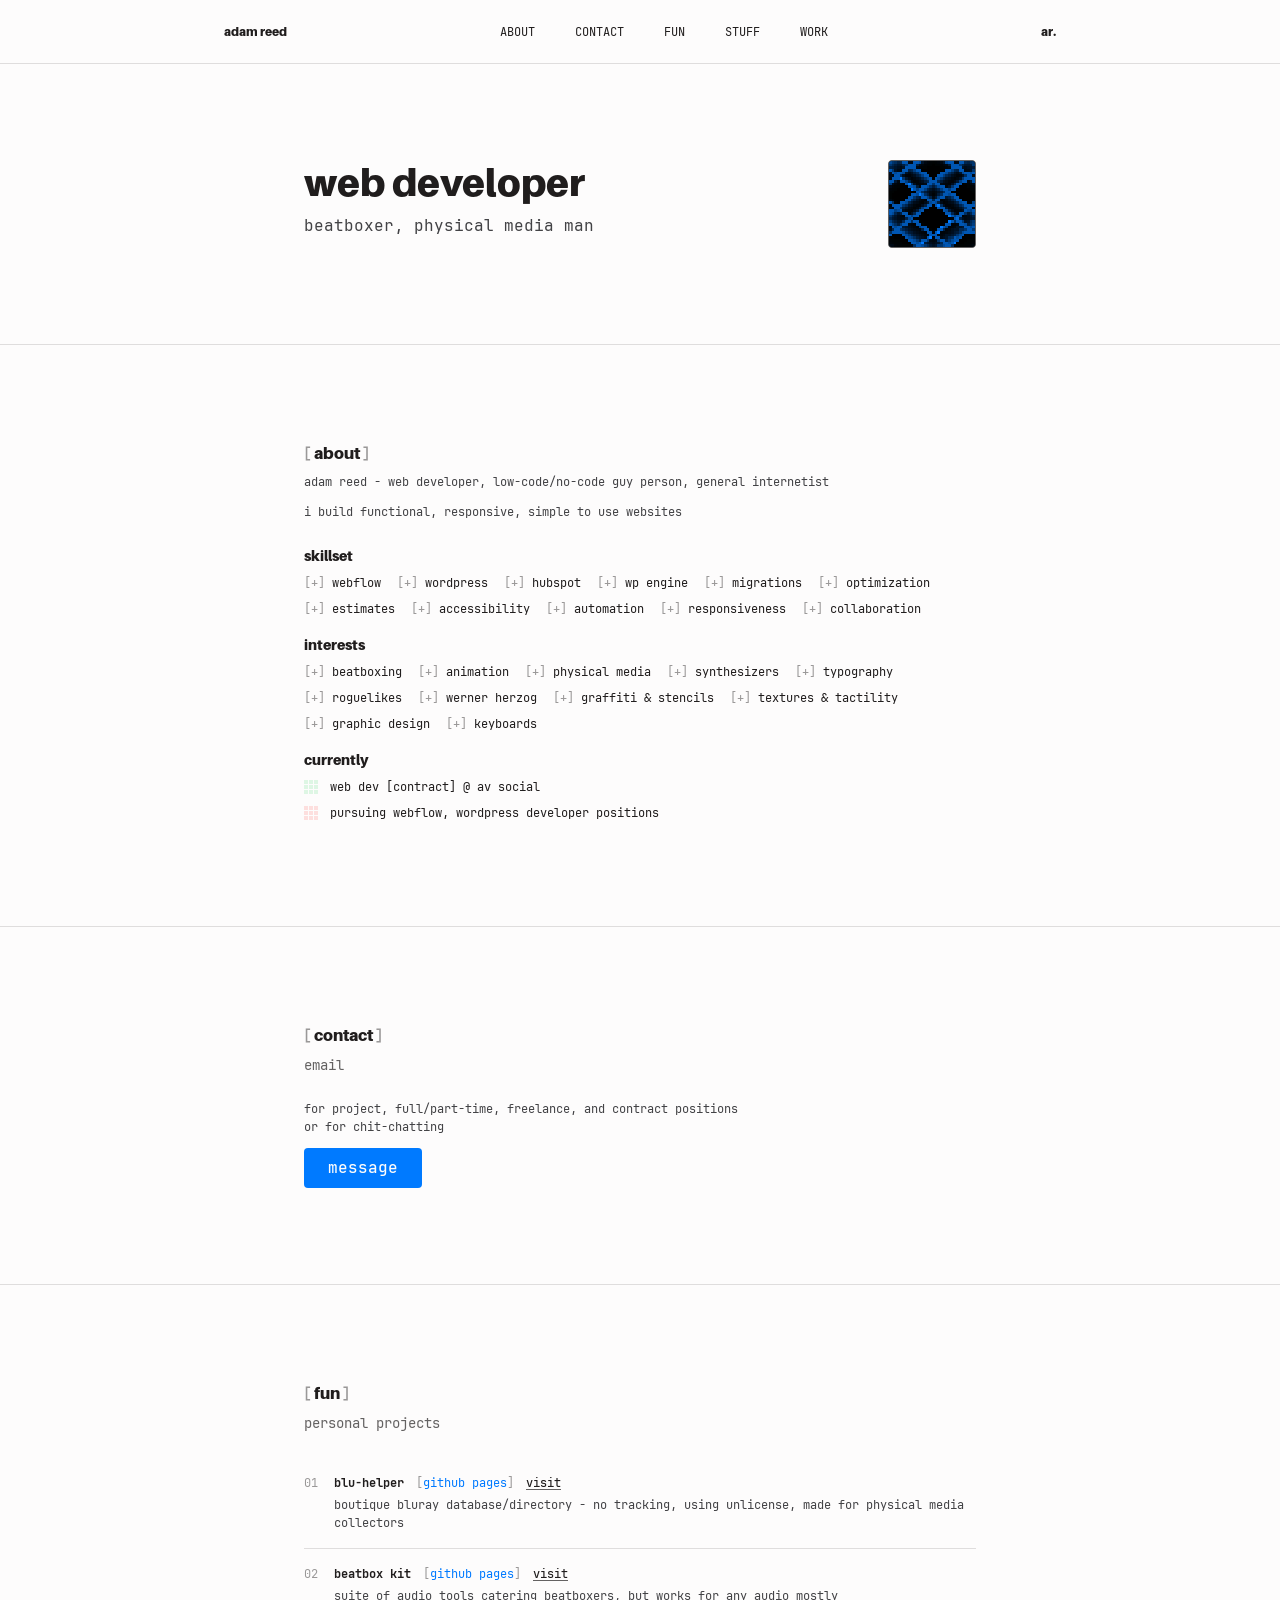
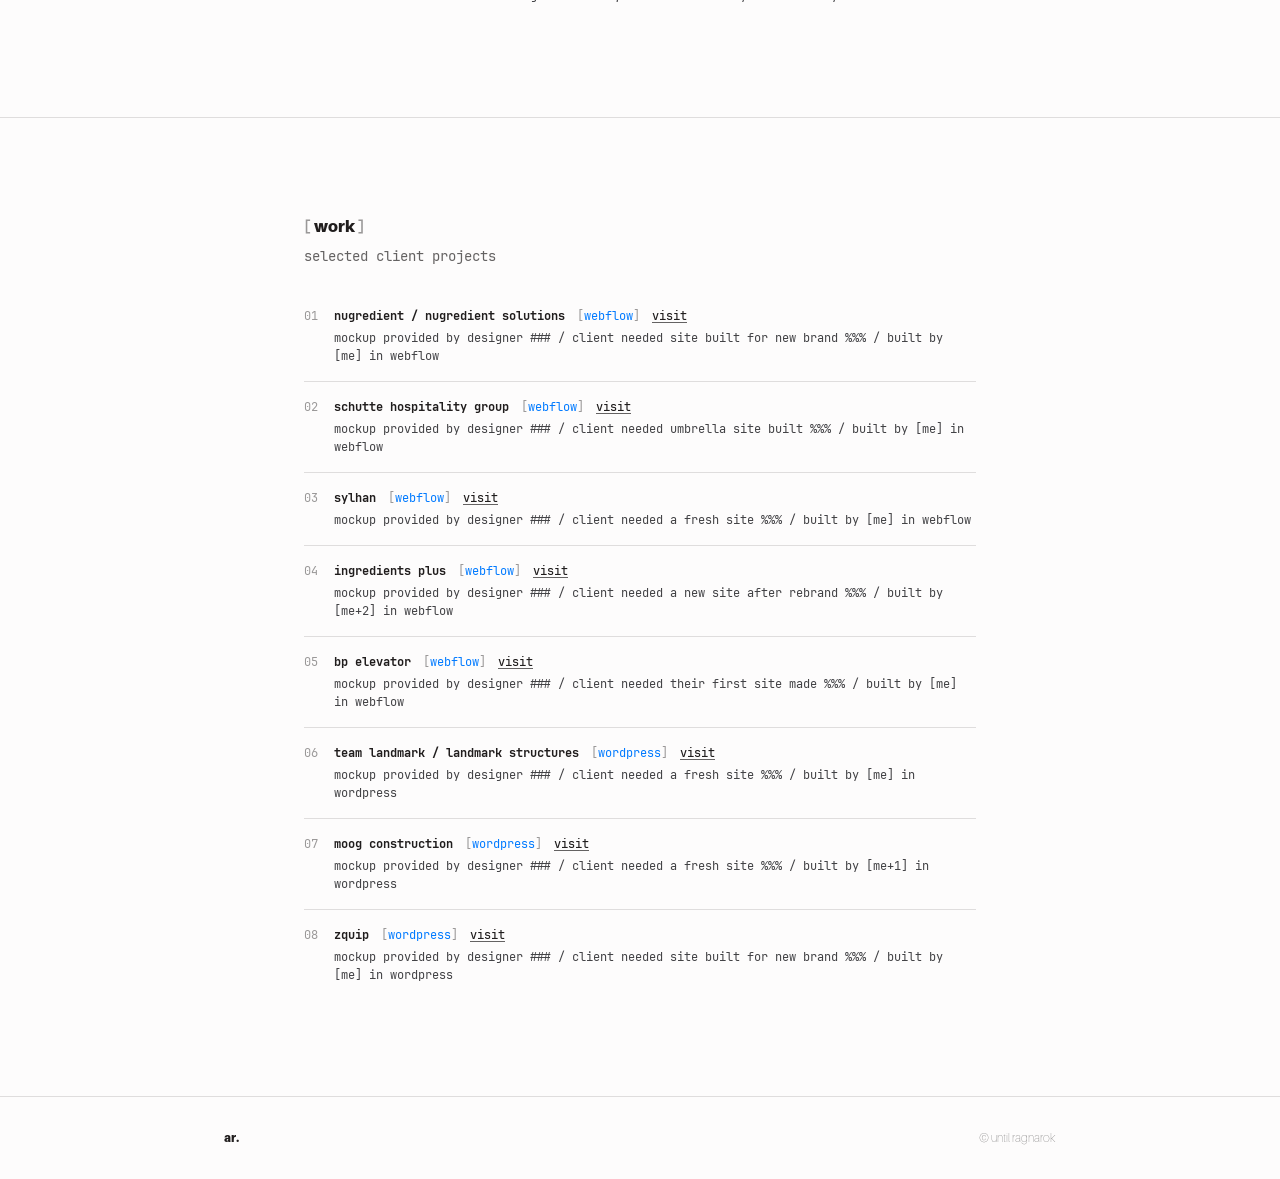
==== commit 23429c37: "update: adding beatbox kit to fun project section on homepage" ====
--- a/index.html
+++ b/index.html
@@ -143,6 +143,18 @@
           </div>
         </div>
 
+        <div class="listing-row">
+          <span class="listing-index">02</span>
+          <div class="listing-body">
+            <div class="listing-head">
+              <span class="listing-title">beatbox kit</span>
+              <span class="listing-tag">github pages</span>
+              <a href="https://slimhagrid.github.io/beatbox-kit/" target="_blank" rel="noopener" class="text-link">visit</a>
+            </div>
+            <p class="listing-desc">suite of audio tools catering beatboxers, but works for any audio mostly</p>
+          </div>
+        </div>
+
     </div>
   </section>
 
--- a/assets/css/components.css
+++ b/assets/css/components.css
@@ -173,6 +173,7 @@
 
 .site-footer {
   border-top: 1px solid var(--hairline);
+  background: var(--canvas);
 }
 
 .footer-inner {
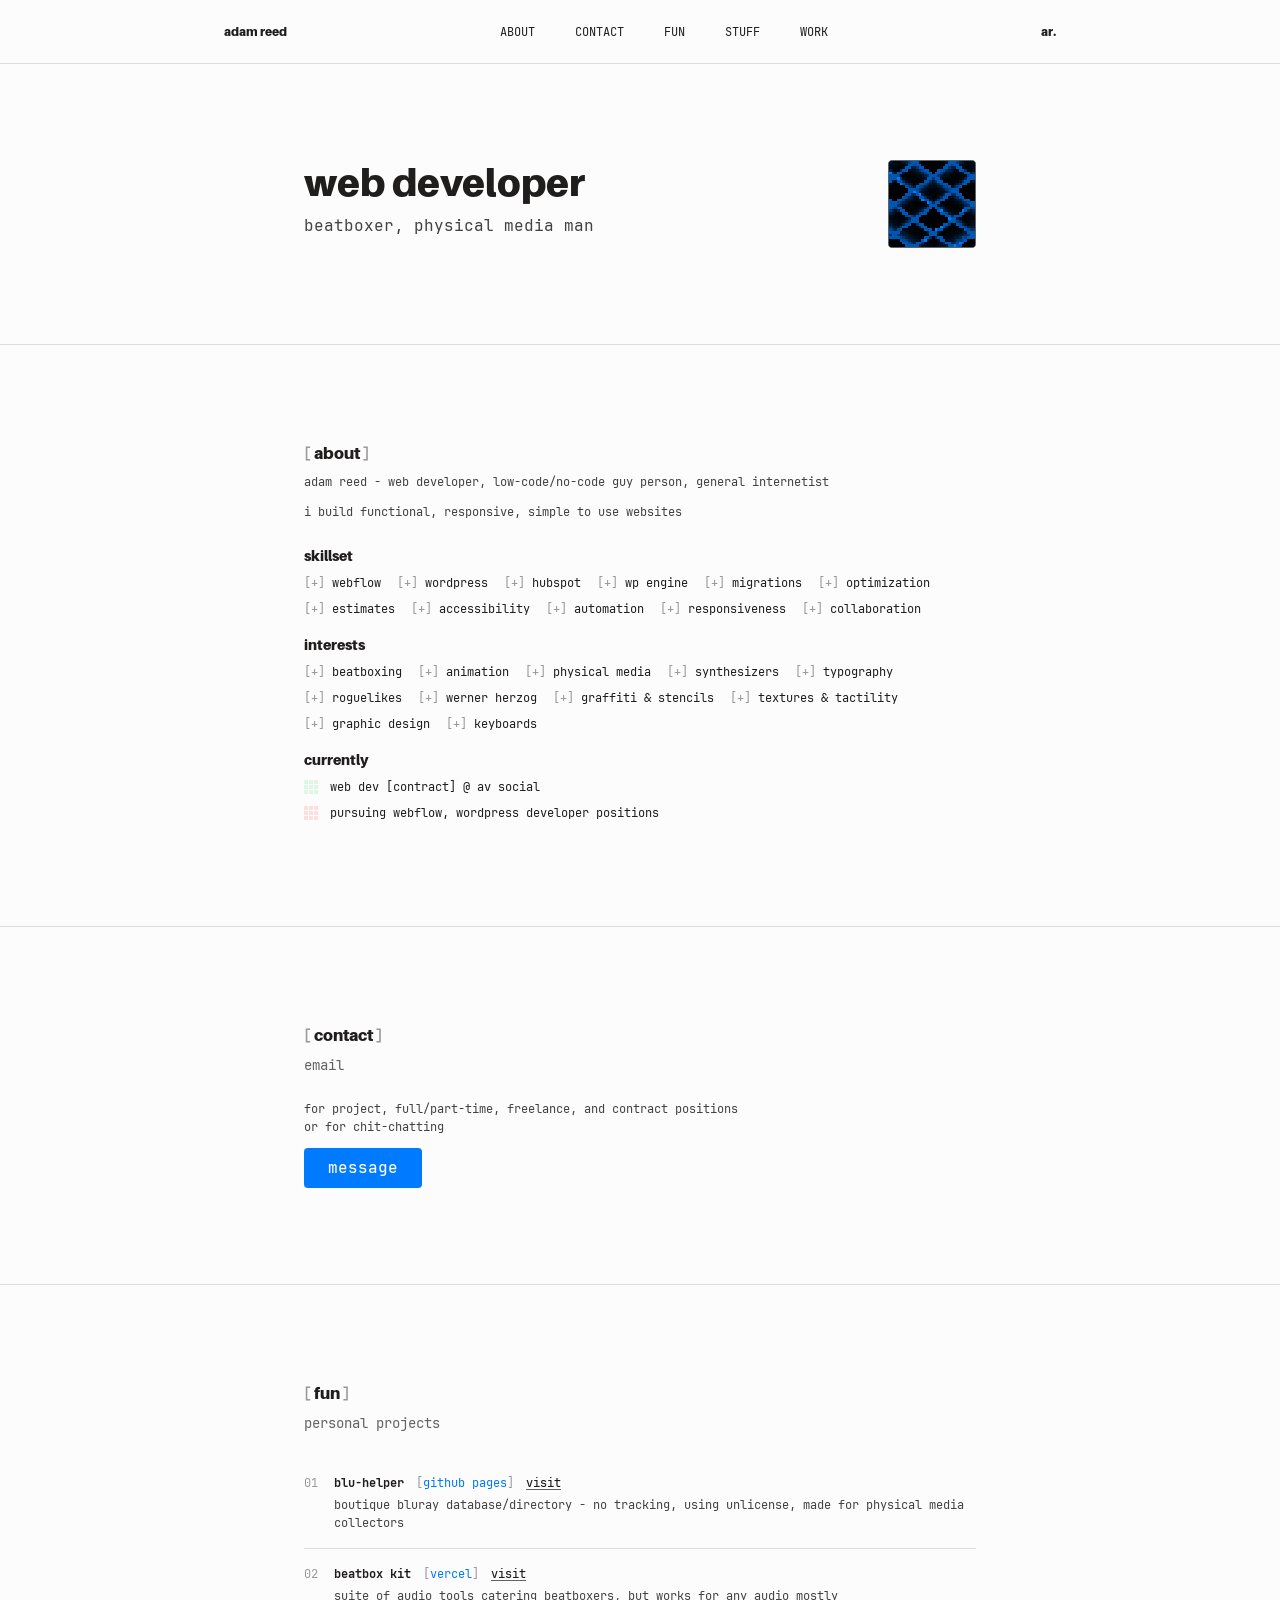
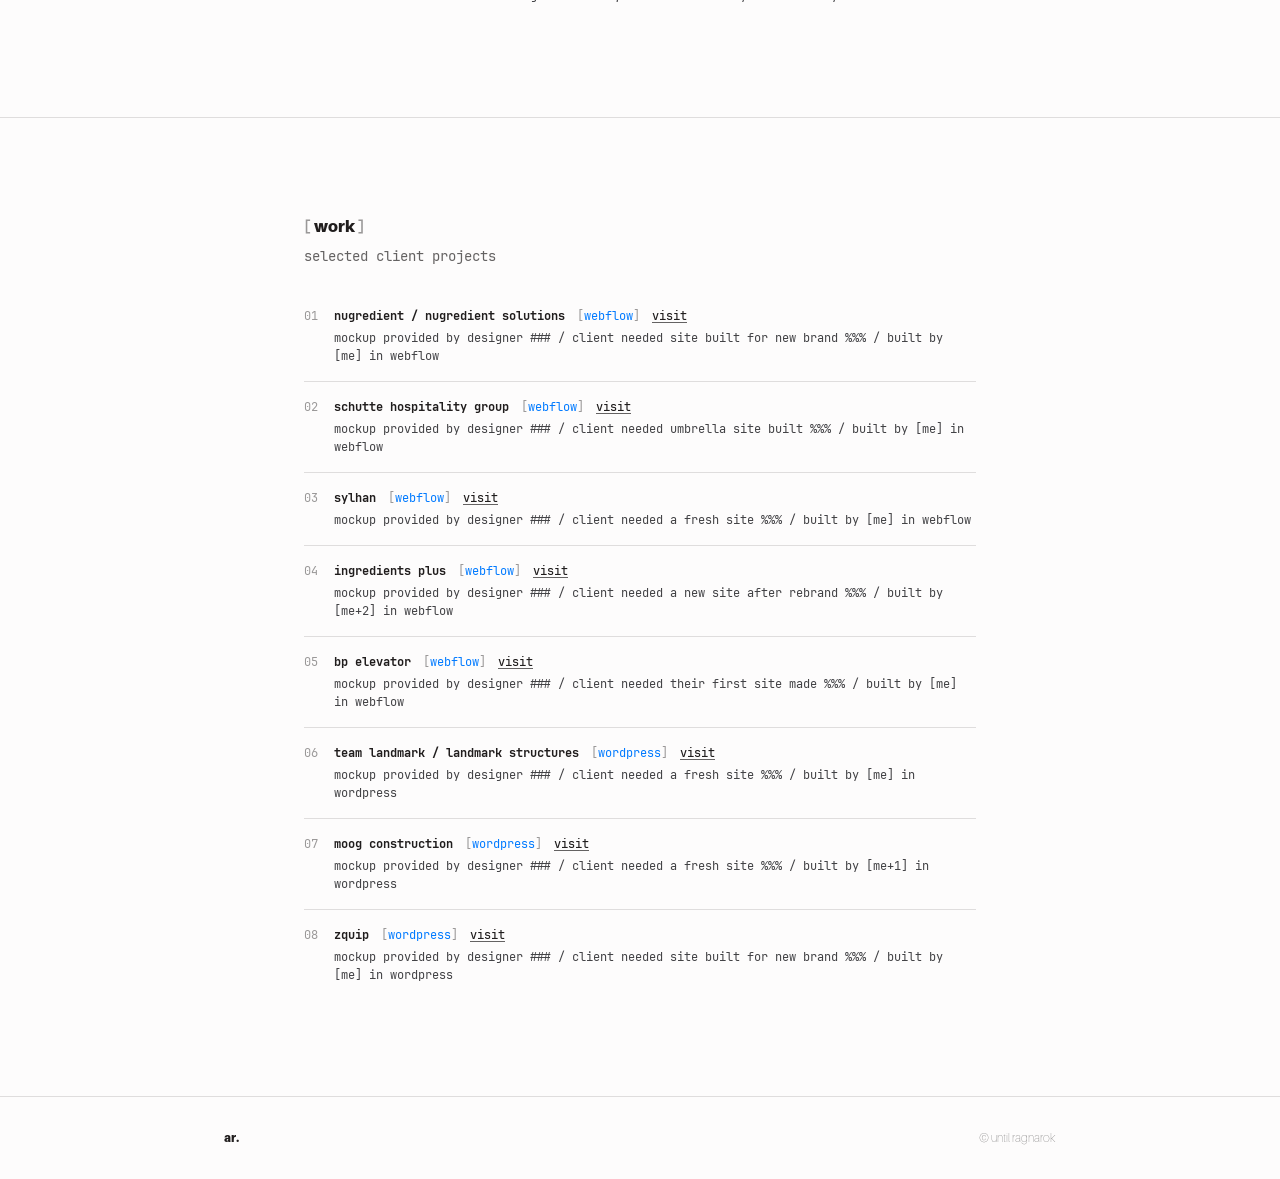
==== commit 5323a675: "update: updating text for beatbox kit now that it is on a custom domain" ====
--- a/index.html
+++ b/index.html
@@ -148,8 +148,8 @@
           <div class="listing-body">
             <div class="listing-head">
               <span class="listing-title">beatbox kit</span>
-              <span class="listing-tag">github pages</span>
-              <a href="https://slimhagrid.github.io/beatbox-kit/" target="_blank" rel="noopener" class="text-link">visit</a>
+              <span class="listing-tag">vercel</span>
+              <a href="https://www.beatboxkit.com/" target="_blank" rel="noopener" class="text-link">visit</a>
             </div>
             <p class="listing-desc">suite of audio tools catering beatboxers, but works for any audio mostly</p>
           </div>
